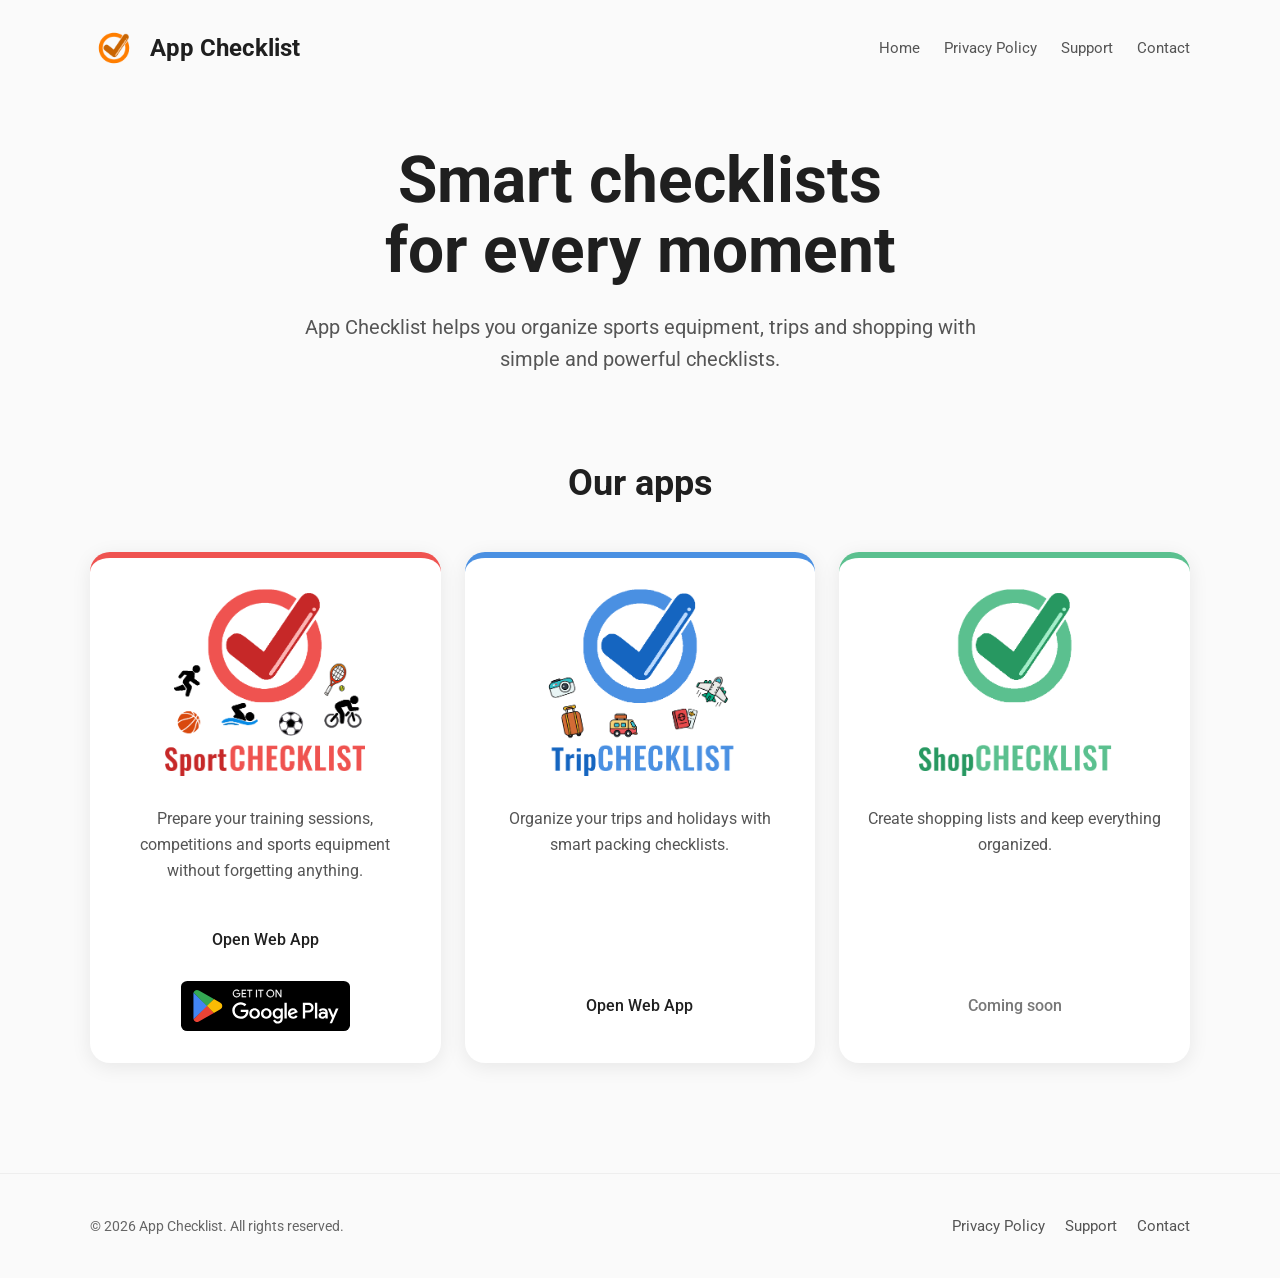
==== index.html @ fd9a632d "Modifica immagini e aggiunta favicon" ====
<!DOCTYPE html>
<html lang="en">
<head>
    <meta charset="UTF-8">
    <meta name="viewport" content="width=device-width, initial-scale=1.0">
    <title>App Checklist | Smart Checklists for Sports, Travel and Shopping</title>
    <meta name="description" content="App Checklist is a collection of smart checklist apps for sports, travel and shopping. Stay organized with simple, customizable and powerful checklists.">
    <link rel="canonical" href="https://app-checklist.com/">
    <meta property="og:title" content="App Checklist - Smart Checklists">
    <meta property="og:site_name" content="App Checklist">
    <meta property="og:description" content="Organize sports equipment, trips and shopping with simple and powerful checklist apps.">
    <meta property="og:type" content="website">
    <meta property="og:url" content="https://app-checklist.com">
    <meta property="og:image" content="https://app-checklist.com/assets/images/logo.png">

    <meta name="twitter:card" content="summary_large_image">
    <meta name="twitter:title" content="App Checklist">
    <meta name="twitter:description" content="Smart checklist apps for every moment.">
    <meta name="twitter:image" content="https://app-checklist.com/assets/images/logo.png">

    <link rel="stylesheet" href="assets/css/style.css">

    <!-- Google Fonts -->
    <link rel="preconnect" href="https://fonts.googleapis.com">
    <link rel="preconnect" href="https://fonts.gstatic.com" crossorigin>
    <link href="https://fonts.googleapis.com/css2?family=Roboto:wght@300;400;500;700&display=swap" rel="stylesheet">
    <!-- Material Symbols -->
    <link rel="stylesheet" href="https://fonts.googleapis.com/css2?family=Material+Symbols+Outlined" />

    <link rel="icon" type="image/png" sizes="32x32" href="assets/images/favicon/favicon-32x32.png">
    <link rel="icon" type="image/png" sizes="16x16" href="assets/images/favicon/favicon-16x16.png">
    <link rel="apple-touch-icon" href="assets/images/favicon/apple-touch-icon.png">
    <link rel="manifest" href="site.webmanifest">
    <meta name="theme-color" content="#ff7e00">
</head>

<body>

<header>

    <div class="container header-content">

        <a href="index.html" class="brand">
            <img src="assets/images/logo.png"
                 alt="App Checklist logo">
            <span>App Checklist</span>
        </a>


        <nav>

            <a href="index.html">
                Home
            </a>

            <a href="privacy.html">
                Privacy Policy
            </a>

            <a href="support.html">
                Support
            </a>

            <a href="contact.html">
                Contact
            </a>

        </nav>

    </div>

</header>
<main>


    <section class="hero">

        <div class="container hero-content">


            <div class="hero-text">


                <h1>
                    Smart checklists<br>
                    for every moment
                </h1>


                <p>
                    App Checklist helps you organize
                    sports equipment, trips and shopping
                    with simple and powerful checklists.
                </p>
                <div class="hero-actions">
                    <a href="https://sport.app-checklist.com"
                       class="button hero-app sport">
                        ✓ Sport Checklist
                    </a>
                    <a href="https://trip.app-checklist.com"
                       class="button hero-app trip">
                        ✓ Trip Checklist
                    </a>
                    <a href="#"
                       class="button hero-app shop">
                        ✓ Shop Checklist
                    </a>
                </div>
            </div>
        </div>

    </section>
    <section class="apps">

        <div class="container">
            <h2>
                Our apps
            </h2>
            <div class="apps-grid">
                <article class="card app-card sport">
                    <img src="assets/images/sport_icon.png"
                         class="app-icon"
                         alt="Sport Checklist">
                    <p>
                        Prepare your training sessions,
                        competitions and sports equipment
                        without forgetting anything.
                    </p>
                    <a href="https://sport.app-checklist.com"
                       class="button app-button">
                        Open Web App
                    </a>
                    <a href="https://play.google.com/store/apps/details?id=com.matteosteri.sportchecklist"
                       class="store-link">
                        <img src="assets/images/store/google_play.svg"
                             class="store-badge"
                             alt="Get it on Google Play">
                    </a>
                </article>

                <article class="card app-card trip">
                    <img src="assets/images/trip_icon.png"
                         class="app-icon"
                         alt="Trip Checklist">
                    <p>
                        Organize your trips and holidays
                        with smart packing checklists.
                    </p>
                    <a href="https://trip.app-checklist.com"
                       class="button app-button">
                        Open Web App
                    </a>
                </article>

                <article class="card app-card shop">
                    <img src="assets/images/shop_icon.png"
                         class="app-icon"
                         alt="Shop Checklist">
                    <p>
                        Create shopping lists and keep
                        everything organized.
                    </p>
                    <span class="button app-button disabled">
                        Coming soon
                    </span>
                </article>

            </div>

        </div>
    </section>
</main>
<footer>
    <div class="container footer-content">
        <p>
            © 2026 App Checklist. All rights reserved.
        </p>
        <nav class="footer-nav">
            <a href="privacy.html">
                Privacy Policy
            </a>
            <a href="support.html">
                Support
            </a>
            <a href="contact.html">
                Contact
            </a>
        </nav>
    </div>
</footer>

<script src="assets/js/script.js"></script>
</body>
</html>
---- assets/css/style.css ----
/* =========================
   App Checklist Theme
========================= */

:root {

    --primary-color: #1565C0;

    --sport-color: #EF5350;

    --trip-color: #4A90E2;

    --shop-color: #5BC08F;


    --text-color: #1f1f1f;

    --secondary-text: #666;

    --surface-color: #ffffff;

    --background-color: #fafafa;

}

/* =========================
   Global reset
========================= */

* {
    box-sizing: border-box;
    margin: 0;
    padding: 0;
}


body {
    font-family: "Roboto", sans-serif;
    background: var(--background-color);
    color: var(--text-color);
    line-height: 1.6;
}


img {
    max-width: 100%;
    display: block;
}


a {
    color: inherit;
    text-decoration: none;
}


/* =========================
   Layout
========================= */

header,
main,
footer {
    width: 100%;
}


.container {
    width: min(1100px, 90%);
    margin: auto;
}


/* =========================
   Header
========================= */

header {
    padding: 24px 0;
}

.brand img {

    height: 48px;

    width: auto;

}


/* =========================
   Footer
========================= */


footer {

    margin-top: 80px;

    padding: 40px 0;

    border-top: 1px solid #eeeeee;

    color: #666;

    font-size: 14px;

}



.footer-content {

    display: flex;

    align-items: center;

    justify-content: space-between;

    gap: 20px;

}



.footer-nav {

    display: flex;

    gap: 20px;

}



.footer-nav a:hover {

    color: #000;

}



@media(max-width:700px){


    .footer-content {

        flex-direction: column;

        text-align: center;

    }


}


/* =========================
   Buttons
========================= */

.button {
    display: inline-flex;
    align-items: center;
    justify-content: center;

    padding: 12px 24px;

    border-radius: 12px;

    font-weight: 500;

    transition: transform 0.2s ease;
}


.button:hover {
    transform: translateY(-2px);
}


/* =========================
   Cards
========================= */

.card {

    background: white;

    border-radius: 20px;

    padding: 24px;

    box-shadow: 0 4px 20px rgba(0,0,0,0.08);

}


/* =========================
   Responsive
========================= */

@media (max-width: 700px) {

    .container {
        width: 92%;
    }

}

/* =========================
   Header navigation
========================= */


.header-content {

    display: flex;

    align-items: center;

    justify-content: space-between;

    gap: 30px;

}


.brand {

    display: flex;

    align-items: center;

    gap: 12px;

    font-size: 24px;

    font-weight: 700;

}


.brand img {

    height: 48px;

}


nav {

    display: flex;

    gap: 24px;

}


nav a {

    font-size: 15px;

    color: #555;

}


nav a:hover {

    color: #000;

}


@media (max-width:700px) {


    .header-content {

        flex-direction: column;

    }


    nav {

        flex-wrap: wrap;

        justify-content: center;

    }

}

/* =========================
   Hero section
========================= */


.hero {

    padding: 50px 0 10px;

}


.hero-content {

    display: flex;

    justify-content: center;

}


.hero-text {

    max-width: 700px;

    text-align: center;

}


.hero h1 {

    font-size: clamp(40px, 6vw, 64px);

    line-height: 1.1;

    font-weight: 700;

    margin-bottom: 24px;

}


.hero p {

    font-size: 20px;

    color: #555;

    margin-bottom: 40px;

}


.hero-actions {

    display: none;

    justify-content: center;

    gap: 16px;

    flex-wrap: wrap;

}
/* =========================
   Hero app buttons
========================= */


.hero-app {

    display: inline-flex;

    align-items: center;

    justify-content: center;

    padding: 14px 32px;

    border-radius: 30px;

    font-weight: 600;

    color: white;

    transition: transform 0.2s ease,
    box-shadow 0.2s ease;

}


.hero-app:hover {

    transform: translateY(-3px);

    box-shadow:
            0 8px 20px rgba(0,0,0,0.15);

}


.hero-app.sport {

    background: var(--sport-color);

}


.hero-app.trip {

    background: var(--trip-color);

}


.hero-app.shop {

    background: var(--shop-color);

}


/* =========================
   Buttons colors
========================= */


.primary {

    background: var(--primary-color);
    color: white;

}


.secondary {

    background: #eeeeee;

    color: #333;

}
/* =========================
   Apps section
========================= */


.apps {

    padding: 30px 0;

}


.apps h2 {

    text-align: center;

    font-size: 36px;

    margin-bottom: 40px;

}



.apps-grid {

    display: grid;

    grid-template-columns: repeat(3, 1fr);

    gap: 24px;

}



.app-card {

    text-align: center;

}



.app-card h3 {

    font-size: 26px;

    margin-bottom: 16px;

}



.app-card p {

    color: #555;

    margin-bottom: 24px;

}



/* App colors */


.sport {

    border-top: 6px solid var(--sport-color);

}


.trip {

    border-top: 6px solid var(--trip-color);

}


.shop {

    border-top: 6px solid var(--shop-color);

}



.app-button {

    margin-top: 10px;

}



.disabled {

    opacity: 0.6;

    cursor: default;

}



@media(max-width:900px){


    .apps-grid {

        grid-template-columns: 1fr;

    }


}

/* =========================
   Content pages
========================= */


.page {

    padding: 30px 0;

}



.page h1 {

    font-size: 48px;

    margin-bottom: 30px;

}



.page h2 {

    font-size: 28px;

    margin-top: 40px;

    margin-bottom: 16px;

}



.page p {

    color: #555;

    margin-bottom: 16px;

    max-width: 800px;

}



@media(max-width:700px){


    .page h1 {

        font-size: 36px;

    }


}
.app-card {

    transition: transform 0.2s ease,
    box-shadow 0.2s ease;

}


.app-card:hover {

    transform: translateY(-6px);

    box-shadow:
            0 10px 30px rgba(0,0,0,0.12);

}
/* =========================
   App icons
========================= */
.app-icon {
    width: 200px;
    height: 200px;
    object-fit: contain;
    margin: 0 auto 24px;
}
/* =========================
   Store buttons
========================= */


.app-button {

    display: inline-block;

    margin: 8px;

}
.store-link {

    display: inline-block;

    margin: 8px;

}


.store-badge {

    height: 50px;

    width: auto;

}

/* =========================
   App cards layout
========================= */


.app-card {

    display: flex;

    flex-direction: column;

    align-items: center;

    height: 100%;

}


.app-card p {

    flex-grow: 1;

}

.hero-app {

    color: white;

    border-radius: 30px;

    padding: 14px 30px;

    font-weight: 600;

}


.hero-app.sport {

    background: var(--sport-color);

}


.hero-app.trip {

    background: var(--trip-color);

}


.hero-app.shop {

    background: var(--shop-color);

}


/* =========================
   Internal pages
========================= */


.page-header {

    text-align: center;

    padding: 60px 20px 30px;

}


.page-header h1 {

    font-size: 42px;

}


.content {

    max-width: 900px;

    margin: 0 auto;

    padding: 20px;

}


.content h2 {

    margin-top: 40px;

    margin-bottom: 15px;

}


.content p {

    line-height: 1.7;

}
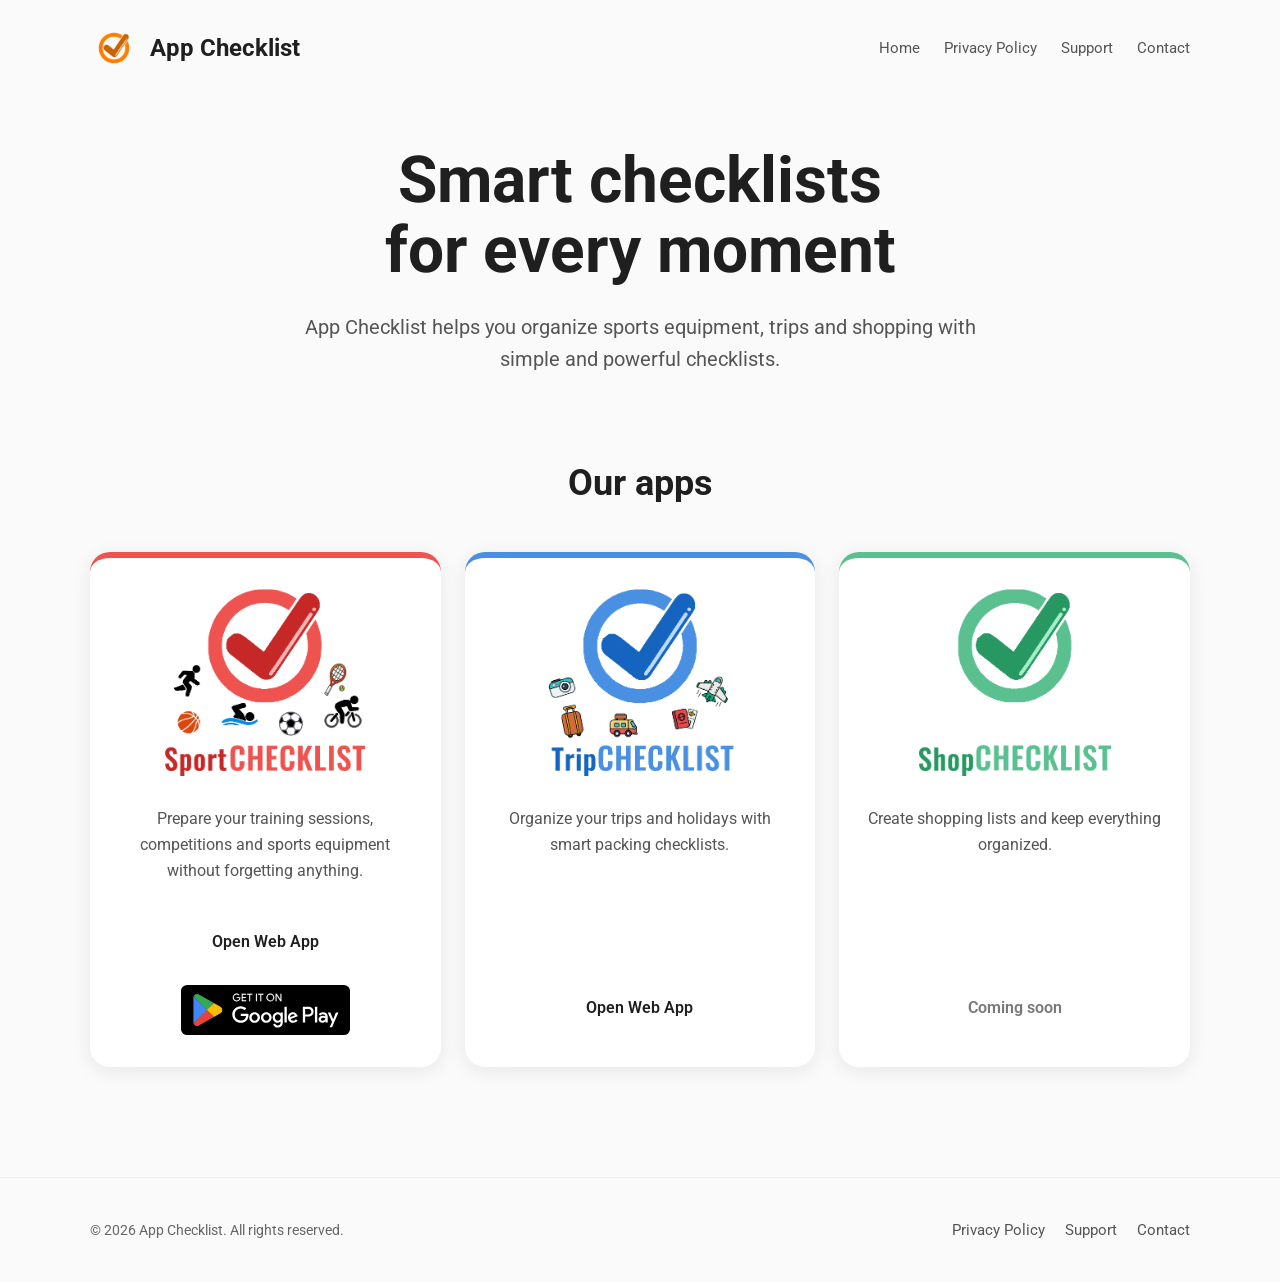
==== commit 45066018: "Creazione pagine apps + refatcoring struttura" ====
--- a/index.html
+++ b/index.html
@@ -118,7 +118,7 @@
             </h2>
             <div class="apps-grid">
                 <article class="card app-card sport">
-                    <img src="assets/images/sport_icon.png"
+                    <img src="assets/images/sport/sportchecklist_icon.png"
                          class="app-icon"
                          alt="Sport Checklist">
                     <p>
@@ -139,7 +139,7 @@
                 </article>
 
                 <article class="card app-card trip">
-                    <img src="assets/images/trip_icon.png"
+                    <img src="assets/images/trip/tripchecklist_icon.png"
                          class="app-icon"
                          alt="Trip Checklist">
                     <p>
@@ -153,7 +153,7 @@
                 </article>
 
                 <article class="card app-card shop">
-                    <img src="assets/images/shop_icon.png"
+                    <img src="assets/images/shop/shopchecklist_icon.png"
                          class="app-icon"
                          alt="Shop Checklist">
                     <p>
@@ -189,6 +189,6 @@
     </div>
 </footer>
 
-<script src="assets/js/script.js"></script>
+<script src="assets/js/apps.js"></script>
 </body>
 </html>
--- a/assets/css/style.css
+++ b/assets/css/style.css
@@ -771,4 +771,544 @@
 
     line-height: 1.7;
 
+}
+
+/* =====================================
+   APP LANDING PAGES
+===================================== */
+
+
+.app-hero {
+    padding: 60px 20px;
+    text-align: center;
+}
+
+
+.app-hero-content {
+    max-width: 900px;
+    margin: auto;
+}
+
+
+.app-header-image {
+    width: min(100%, 500px);
+    height: auto;
+    margin-bottom: 30px;
+}
+
+
+
+.app-hero h1 {
+    font-size: 2.5rem;
+    margin-bottom: 20px;
+}
+
+
+.app-hero p {
+    max-width: 700px;
+    margin: 0 auto 35px;
+    font-size: 1.2rem;
+    line-height: 1.6;
+}
+
+
+
+.app-buttons {
+    display: flex;
+    justify-content: center;
+    gap: 15px;
+    flex-wrap: wrap;
+}
+
+
+
+.app-button {
+    display: inline-flex;
+    align-items: center;
+    gap: 8px;
+
+    padding: 14px 24px;
+
+    border-radius: 30px;
+
+    text-decoration: none;
+
+    font-weight: 600;
+
+    transition: transform 0.2s ease;
+}
+
+
+.app-button:hover {
+    transform: translateY(-2px);
+}
+
+
+
+.play-button {
+    background: #000;
+    color: white;
+}
+
+
+.web-button {
+    background: #e0e0e0;
+    color: #333;
+}
+
+
+
+
+
+/* SCREENSHOTS */
+
+
+.app-screenshots {
+
+    padding: 60px 20px;
+
+    text-align: center;
+
+}
+
+
+.screenshots-container {
+
+    display: flex;
+
+    justify-content: center;
+
+    gap: 30px;
+
+    flex-wrap: wrap;
+
+}
+
+
+.screenshots-container img {
+
+    width: 280px;
+
+    max-width: 90%;
+
+    border-radius: 25px;
+
+    box-shadow: 0 10px 30px rgba(0,0,0,0.15);
+
+}
+
+
+
+
+
+/* GENERAL SECTIONS */
+
+
+.app-section {
+
+    max-width: 900px;
+
+    margin: auto;
+
+    padding: 60px 20px;
+
+    text-align: center;
+
+}
+
+
+
+.app-logo {
+
+    width: 300px;
+
+    max-width: 80%;
+
+    margin: 0 auto 30px;
+
+    display: block;
+
+}
+
+
+
+
+
+/* FEATURES */
+
+
+.features-section {
+
+    padding: 60px 20px;
+
+    text-align: center;
+
+}
+
+
+
+.features-grid {
+
+    max-width: 1100px;
+
+    margin: 40px auto;
+
+    display: grid;
+
+    grid-template-columns: repeat(auto-fit, minmax(230px,1fr));
+
+    gap: 25px;
+
+}
+
+
+
+.feature-card {
+
+    padding: 25px;
+
+    border-radius: 20px;
+
+    background: #ffffff;
+
+    box-shadow: 0 5px 20px rgba(0,0,0,0.08);
+
+}
+
+
+
+.feature-card .material-symbols-outlined {
+
+    font-size: 40px;
+
+    margin-bottom: 15px;
+
+}
+
+
+
+
+
+/* SPORT CATEGORIES */
+
+
+.sport-categories {
+
+    display: grid;
+
+    grid-template-columns: repeat(auto-fit,minmax(130px,1fr));
+
+    gap:20px;
+
+    max-width:900px;
+
+    margin:40px auto;
+
+}
+
+
+.sport-categories div {
+
+    padding:20px;
+
+    border-radius:20px;
+
+    background:#ffffff;
+
+    box-shadow:0 5px 15px rgba(0,0,0,0.08);
+
+}
+
+
+
+
+
+/* FAQ */
+
+
+.faq-section {
+
+    max-width:900px;
+
+    margin:auto;
+
+    padding:60px 20px;
+
+}
+
+
+.faq-section h3 {
+
+    margin-top:30px;
+
+}
+
+
+
+
+
+/* FINAL CTA */
+
+
+.final-cta {
+
+    text-align:center;
+
+    padding:70px 20px;
+
+}
+
+
+
+.final-cta p {
+
+    margin-bottom:30px;
+
+}
+
+
+
+
+
+/* OTHER APPS */
+
+
+.other-apps {
+
+    padding:60px 20px;
+
+    text-align:center;
+
+}
+
+
+
+.other-apps-grid {
+
+    display:flex;
+
+    justify-content:center;
+
+    gap:30px;
+
+    flex-wrap:wrap;
+
+}
+
+
+
+.other-apps-grid a {
+
+    width:180px;
+
+    padding:20px;
+
+    border-radius:20px;
+
+    background:white;
+
+    text-decoration:none;
+
+    color:inherit;
+
+    box-shadow:0 5px 20px rgba(0,0,0,0.08);
+
+    text-align:center;
+
+}
+
+
+
+.other-apps-grid img {
+
+    width:100px;
+
+    height:100px;
+
+    object-fit:contain;
+
+    display:block;
+
+    margin:0 auto 15px;
+
+}
+
+
+
+.other-apps-grid span {
+
+    display:block;
+
+    margin-top:15px;
+
+    font-weight:600;
+
+}
+
+
+
+
+
+/* SPORT BRAND */
+.sport-theme {
+    --app-color:#E53935;
+}
+.sport-theme h1,
+.sport-theme h2 {
+    color:var(--app-color);
+}
+.sport-theme .feature-card:hover {
+    border-color:var(--app-color);
+}
+.sport-theme .final-cta {
+    background:var(--app-color);
+    color:white;
+}
+.screenshots-container img {
+
+    width:280px;
+
+    border-radius:25px;
+
+    box-shadow:
+            0 15px 35px rgba(0,0,0,0.20);
+
+    transition:
+            transform .25s ease;
+
+}
+
+
+.screenshots-container img:hover {
+
+    transform:translateY(-8px);
+
+}
+
+.app-header-container {
+
+    text-align:center;
+
+}
+
+
+.app-header-container .app-header-image {
+
+    margin-left:auto;
+    margin-right:auto;
+
+}
+.category-icon {
+
+    font-size:40px;
+
+    display:block;
+
+    margin-bottom:10px;
+
+}
+
+
+.sport-categories h3 {
+
+    margin:0;
+
+    font-size:1.1rem;
+
+}
+.how-it-works .feature-card {
+
+    min-height:220px;
+
+}
+.coming-soon-badge {
+
+    display:inline-flex;
+
+    align-items:center;
+
+    gap:8px;
+
+    padding:12px 22px;
+
+    border-radius:25px;
+
+    background:#f1f1f1;
+
+    color:#555;
+
+    font-weight:600;
+
+    border:1px solid #ddd;
+
+}
+.final-cta .coming-soon-badge {
+
+    background:rgba(255,255,255,0.2);
+
+    color:white;
+
+    border-color:rgba(255,255,255,0.4);
+
+}
+
+
+.coming-soon-badge .material-symbols-outlined {
+
+    font-size:22px;
+
+}
+
+
+.coming-soon-badge .material-symbols-outlined {
+
+    font-size:22px;
+
+}
+
+@media(max-width:600px){
+
+
+    .app-hero h1 {
+
+        font-size:2rem;
+
+    }
+
+
+    .app-buttons {
+
+        flex-direction:column;
+
+        align-items:center;
+
+    }
+
+
+    .app-button {
+
+        width:90%;
+
+        justify-content:center;
+
+    }
+
+
+}
+
+.google-play-badge {
+
+    display:inline-block;
+
+}
+
+
+.google-play-badge img {
+
+    width:200px;
+
+    height:auto;
+
+    display:block;
+
 }
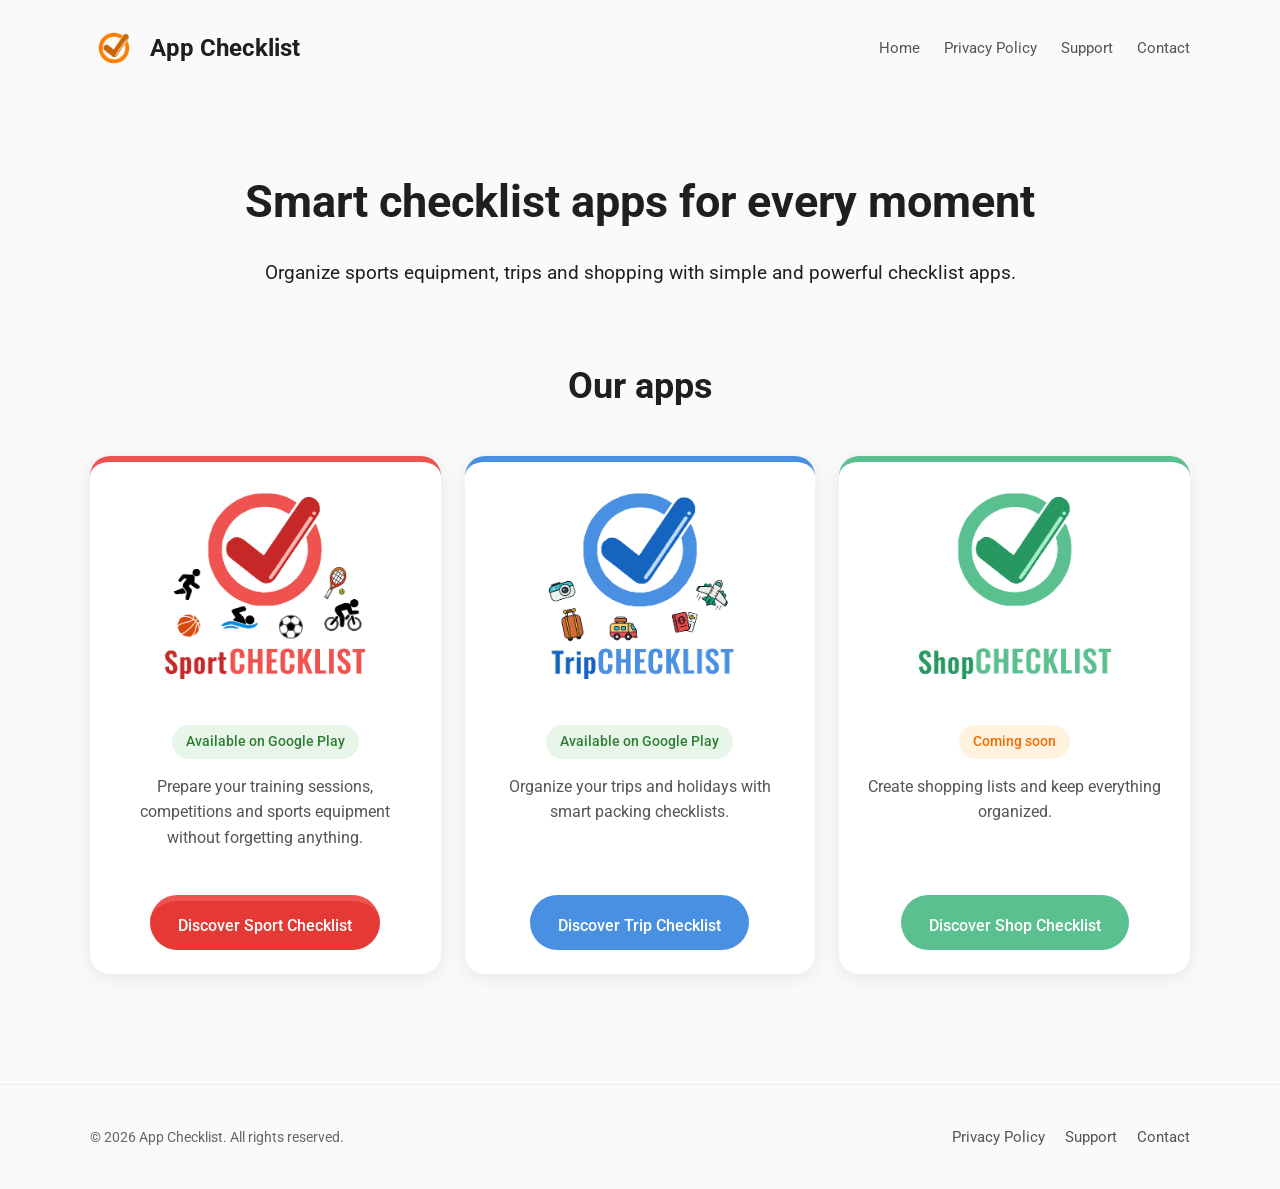
==== commit 2d5945e3: "Refactoring della homepage e centralizzazione dei dati" ====
--- a/index.html
+++ b/index.html
@@ -5,7 +5,12 @@
     <meta name="viewport" content="width=device-width, initial-scale=1.0">
     <title>App Checklist | Smart Checklists for Sports, Travel and Shopping</title>
     <meta name="description" content="App Checklist is a collection of smart checklist apps for sports, travel and shopping. Stay organized with simple, customizable and powerful checklists.">
+    <meta name="robots" content="index,follow">
+
     <link rel="canonical" href="https://app-checklist.com/">
+
+    <meta property="og:site_name" content="App Checklist">
+    <meta property="og:locale" content="en_US">
     <meta property="og:title" content="App Checklist - Smart Checklists">
     <meta property="og:site_name" content="App Checklist">
     <meta property="og:description" content="Organize sports equipment, trips and shopping with simple and powerful checklist apps.">
@@ -31,164 +36,54 @@
     <link rel="icon" type="image/png" sizes="16x16" href="assets/images/favicon/favicon-16x16.png">
     <link rel="apple-touch-icon" href="assets/images/favicon/apple-touch-icon.png">
     <link rel="manifest" href="site.webmanifest">
-    <meta name="theme-color" content="#ff7e00">
+    <meta name="theme-color" content="#F57C00">
 </head>
 
 <body>
 
 <header>
-
     <div class="container header-content">
-
-        <a href="index.html" class="brand">
-            <img src="assets/images/logo.png"
-                 alt="App Checklist logo">
-            <span>App Checklist</span>
+        <a href="index.html" class="brand" aria-label="App Checklist home">
+            <img src="assets/images/logo.png" alt="App Checklist"><span>App Checklist</span>
         </a>
-
-
-        <nav>
-
-            <a href="index.html">
-                Home
-            </a>
-
-            <a href="privacy.html">
-                Privacy Policy
-            </a>
-
-            <a href="support.html">
-                Support
-            </a>
-
-            <a href="contact.html">
-                Contact
-            </a>
-
+        <nav aria-label="Main navigation">
+            <a href="index.html">Home</a>
+            <a href="privacy.html">Privacy Policy</a>
+            <a href="support.html">Support</a>
+            <a href="contact.html">Contact</a>
         </nav>
-
     </div>
-
 </header>
 <main>
 
-
-    <section class="hero">
-
-        <div class="container hero-content">
-
-
-            <div class="hero-text">
-
-
-                <h1>
-                    Smart checklists<br>
-                    for every moment
-                </h1>
-
-
-                <p>
-                    App Checklist helps you organize
-                    sports equipment, trips and shopping
-                    with simple and powerful checklists.
-                </p>
-                <div class="hero-actions">
-                    <a href="https://sport.app-checklist.com"
-                       class="button hero-app sport">
-                        ✓ Sport Checklist
-                    </a>
-                    <a href="https://trip.app-checklist.com"
-                       class="button hero-app trip">
-                        ✓ Trip Checklist
-                    </a>
-                    <a href="#"
-                       class="button hero-app shop">
-                        ✓ Shop Checklist
-                    </a>
-                </div>
-            </div>
-        </div>
-
-    </section>
-    <section class="apps">
-
-        <div class="container">
-            <h2>
-                Our apps
-            </h2>
-            <div class="apps-grid">
-                <article class="card app-card sport">
-                    <img src="assets/images/sport/sportchecklist_icon.png"
-                         class="app-icon"
-                         alt="Sport Checklist">
-                    <p>
-                        Prepare your training sessions,
-                        competitions and sports equipment
-                        without forgetting anything.
-                    </p>
-                    <a href="https://sport.app-checklist.com"
-                       class="button app-button">
-                        Open Web App
-                    </a>
-                    <a href="https://play.google.com/store/apps/details?id=com.matteosteri.sportchecklist"
-                       class="store-link">
-                        <img src="assets/images/store/google_play.svg"
-                             class="store-badge"
-                             alt="Get it on Google Play">
-                    </a>
-                </article>
-
-                <article class="card app-card trip">
-                    <img src="assets/images/trip/tripchecklist_icon.png"
-                         class="app-icon"
-                         alt="Trip Checklist">
-                    <p>
-                        Organize your trips and holidays
-                        with smart packing checklists.
-                    </p>
-                    <a href="https://trip.app-checklist.com"
-                       class="button app-button">
-                        Open Web App
-                    </a>
-                </article>
-
-                <article class="card app-card shop">
-                    <img src="assets/images/shop/shopchecklist_icon.png"
-                         class="app-icon"
-                         alt="Shop Checklist">
-                    <p>
-                        Create shopping lists and keep
-                        everything organized.
-                    </p>
-                    <span class="button app-button disabled">
-                        Coming soon
-                    </span>
-                </article>
-
-            </div>
-
+    <section class="intro">
+        <div class="container intro-content">
+            <h1 id="home-title"></h1>
+            <p id="home-description"></p>
         </div>
     </section>
+
+    <section class="apps">
+        <div class="container">
+            <h2 id="our-apps"></h2>
+            <div class="apps-grid" id="apps-container"></div>
+        </div>
+    </section>
+
 </main>
+
 <footer>
     <div class="container footer-content">
-        <p>
-            © 2026 App Checklist. All rights reserved.
-        </p>
+        <p>© 2026 App Checklist. All rights reserved.</p>
         <nav class="footer-nav">
-            <a href="privacy.html">
-                Privacy Policy
-            </a>
-            <a href="support.html">
-                Support
-            </a>
-            <a href="contact.html">
-                Contact
-            </a>
+            <a href="privacy.html">Privacy Policy</a>
+            <a href="support.html">Support</a>
+            <a href="contact.html">Contact</a>
         </nav>
     </div>
 </footer>
 
 <script src="assets/js/apps.js"></script>
+<script src="assets/js/index.js"></script>
 </body>
 </html>
--- a/assets/css/style.css
+++ b/assets/css/style.css
@@ -295,124 +295,40 @@
 }
 
 /* =========================
-   Hero section
-========================= */
-
-
-.hero {
-
-    padding: 50px 0 10px;
-
-}
-
-
-.hero-content {
-
-    display: flex;
-
-    justify-content: center;
-
-}
-
-
-.hero-text {
-
-    max-width: 700px;
-
-    text-align: center;
-
-}
-
-
-.hero h1 {
-
-    font-size: clamp(40px, 6vw, 64px);
-
-    line-height: 1.1;
-
-    font-weight: 700;
-
-    margin-bottom: 24px;
-
-}
-
-
-.hero p {
-
-    font-size: 20px;
-
-    color: #555;
-
-    margin-bottom: 40px;
-
-}
-
-
-.hero-actions {
-
-    display: none;
-
-    justify-content: center;
-
-    gap: 16px;
-
-    flex-wrap: wrap;
-
-}
-/* =========================
-   Hero app buttons
-========================= */
-
-
-.hero-app {
-
-    display: inline-flex;
-
-    align-items: center;
-
-    justify-content: center;
-
-    padding: 14px 32px;
-
-    border-radius: 30px;
-
-    font-weight: 600;
-
-    color: white;
-
-    transition: transform 0.2s ease,
-    box-shadow 0.2s ease;
-
-}
-
-
-.hero-app:hover {
-
-    transform: translateY(-3px);
-
-    box-shadow:
-            0 8px 20px rgba(0,0,0,0.15);
-
-}
-
-
-.hero-app.sport {
-
-    background: var(--sport-color);
-
-}
-
-
-.hero-app.trip {
-
-    background: var(--trip-color);
-
-}
-
-
-.hero-app.shop {
-
-    background: var(--shop-color);
+   Intro section
+========================= */
+.intro {
+
+    padding:70px 0 40px;
+
+    text-align:center;
+
+}
+
+
+.intro-content {
+
+    max-width:800px;
+
+    margin:auto;
+
+}
+
+
+.intro h1 {
+
+    font-size:2.8rem;
+
+    margin-bottom:20px;
+
+}
+
+
+.intro p {
+
+    font-size:1.2rem;
+
+    line-height:1.6;
 
 }
 
@@ -531,9 +447,93 @@
     margin-top: 10px;
 
 }
-
-
-
+.discover-button {
+
+    display:inline-flex;
+
+    align-items:center;
+
+    justify-content:center;
+
+    margin-top:20px;
+
+    padding:12px 28px;
+
+    border-radius:30px;
+
+    font-weight:500;
+
+    text-decoration:none;
+
+    transition:transform .2s ease,
+    box-shadow .2s ease;
+
+}
+.discover-button.sport {
+
+    background:#E53935;
+
+    color:white;
+
+}
+
+
+.discover-button.trip {
+
+    background:#4A90E2;
+
+    color:white;
+
+}
+
+
+.discover-button.shop {
+
+    background:#5BC08F;
+
+    color:white;
+
+}
+.discover-button:hover {
+
+    transform:translateY(-2px);
+
+    box-shadow:0 8px 20px rgba(0,0,0,0.15);
+
+}
+.app-status {
+
+    display:inline-block;
+
+    margin:15px auto;
+
+    padding:6px 14px;
+
+    border-radius:20px;
+
+    font-size:0.85rem;
+
+    font-weight:500;
+
+}
+
+
+.app-status.available {
+
+    background:#E8F5E9;
+
+    color:#2E7D32;
+
+}
+
+
+.app-status.coming {
+
+    background:#FFF3E0;
+
+    color:#EF6C00;
+
+}
 .disabled {
 
     opacity: 0.6;
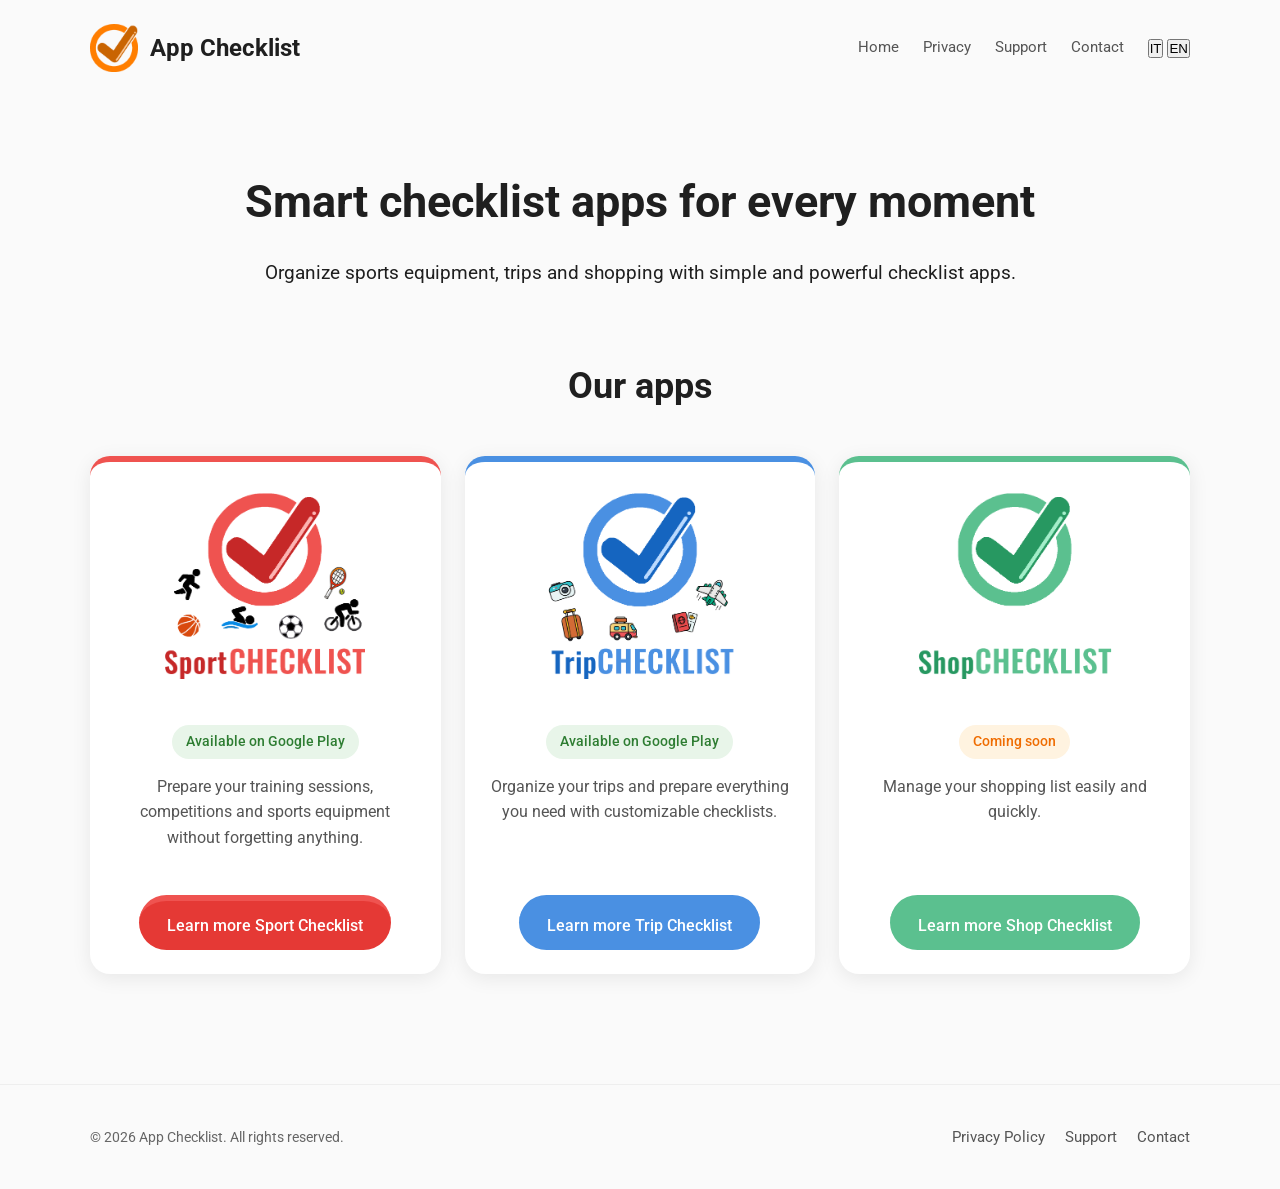
==== commit a2844605: "Implementato sistema multilingua IT/EN e ottimizzata struttura contenuti sito" ====
--- a/index.html
+++ b/index.html
@@ -47,10 +47,14 @@
             <img src="assets/images/logo.png" alt="App Checklist"><span>App Checklist</span>
         </a>
         <nav aria-label="Main navigation">
-            <a href="index.html">Home</a>
-            <a href="privacy.html">Privacy Policy</a>
-            <a href="support.html">Support</a>
-            <a href="contact.html">Contact</a>
+            <a href="index.html" data-i18n="menu.home"></a>
+            <a href="privacy.html" data-i18n="menu.privacy"></a>
+            <a href="support.html" data-i18n="menu.support"></a>
+            <a href="contact.html" data-i18n="menu.contact"></a>
+            <div class="language-switch">
+                <button onclick="setLanguage('it'); location.reload();">IT</button>
+                <button onclick="setLanguage('en'); location.reload();">EN</button>
+            </div>
         </nav>
     </div>
 </header>
@@ -82,7 +86,8 @@
         </nav>
     </div>
 </footer>
-
+<script src="assets/js/language.js"></script>
+<script src="assets/js/app.js"></script>
 <script src="assets/js/apps.js"></script>
 <script src="assets/js/index.js"></script>
 </body>
--- a/assets/css/style.css
+++ b/assets/css/style.css
@@ -1,635 +1,331 @@
 /* =========================
    App Checklist Theme
 ========================= */
-
 :root {
-
     --primary-color: #1565C0;
-
     --sport-color: #EF5350;
-
     --trip-color: #4A90E2;
-
     --shop-color: #5BC08F;
-
-
     --text-color: #1f1f1f;
-
     --secondary-text: #666;
-
     --surface-color: #ffffff;
-
     --background-color: #fafafa;
-
 }
 
 /* =========================
    Global reset
 ========================= */
-
 * {
     box-sizing: border-box;
     margin: 0;
     padding: 0;
 }
-
-
 body {
     font-family: "Roboto", sans-serif;
     background: var(--background-color);
     color: var(--text-color);
     line-height: 1.6;
 }
-
-
 img {
     max-width: 100%;
     display: block;
 }
-
-
 a {
     color: inherit;
     text-decoration: none;
 }
 
-
 /* =========================
    Layout
 ========================= */
-
 header,
 main,
 footer {
     width: 100%;
 }
-
-
 .container {
     width: min(1100px, 90%);
     margin: auto;
 }
 
-
 /* =========================
    Header
 ========================= */
-
 header {
     padding: 24px 0;
 }
-
 .brand img {
-
     height: 48px;
-
     width: auto;
-
-}
-
+}
 
 /* =========================
    Footer
 ========================= */
-
-
 footer {
-
     margin-top: 80px;
-
     padding: 40px 0;
-
     border-top: 1px solid #eeeeee;
-
     color: #666;
-
     font-size: 14px;
-
-}
-
-
-
+}
 .footer-content {
-
-    display: flex;
-
+    display: flex;
     align-items: center;
-
     justify-content: space-between;
-
     gap: 20px;
-
-}
-
-
-
+}
 .footer-nav {
-
-    display: flex;
-
+    display: flex;
     gap: 20px;
-
-}
-
-
-
+}
 .footer-nav a:hover {
-
     color: #000;
-
-}
-
-
-
+}
 @media(max-width:700px){
-
-
     .footer-content {
-
         flex-direction: column;
-
         text-align: center;
-
-    }
-
-
-}
-
+    }
+}
 
 /* =========================
    Buttons
 ========================= */
-
 .button {
     display: inline-flex;
     align-items: center;
     justify-content: center;
-
     padding: 12px 24px;
-
     border-radius: 12px;
-
     font-weight: 500;
-
     transition: transform 0.2s ease;
 }
-
-
 .button:hover {
     transform: translateY(-2px);
 }
 
-
 /* =========================
    Cards
 ========================= */
-
 .card {
-
     background: white;
-
     border-radius: 20px;
-
     padding: 24px;
-
     box-shadow: 0 4px 20px rgba(0,0,0,0.08);
-
-}
-
+}
 
 /* =========================
    Responsive
 ========================= */
-
 @media (max-width: 700px) {
-
     .container {
         width: 92%;
     }
-
 }
 
 /* =========================
    Header navigation
 ========================= */
-
-
 .header-content {
-
-    display: flex;
-
+    display: flex;
     align-items: center;
-
     justify-content: space-between;
-
     gap: 30px;
-
-}
-
-
+}
 .brand {
-
-    display: flex;
-
+    display: flex;
     align-items: center;
-
     gap: 12px;
-
     font-size: 24px;
-
     font-weight: 700;
-
-}
-
-
+}
 .brand img {
-
     height: 48px;
-
-}
-
-
+}
 nav {
-
-    display: flex;
-
+    display: flex;
     gap: 24px;
-
-}
-
-
+}
 nav a {
-
     font-size: 15px;
-
     color: #555;
-
-}
-
-
+}
 nav a:hover {
-
     color: #000;
-
-}
-
-
+}
 @media (max-width:700px) {
-
-
     .header-content {
-
         flex-direction: column;
-
-    }
-
-
+    }
     nav {
-
         flex-wrap: wrap;
-
         justify-content: center;
-
-    }
-
+    }
 }
 
 /* =========================
    Intro section
 ========================= */
 .intro {
-
     padding:70px 0 40px;
-
     text-align:center;
-
-}
-
-
+}
 .intro-content {
-
     max-width:800px;
-
     margin:auto;
-
-}
-
-
+}
 .intro h1 {
-
     font-size:2.8rem;
-
     margin-bottom:20px;
-
-}
-
-
+}
 .intro p {
-
     font-size:1.2rem;
-
     line-height:1.6;
-
-}
-
+}
 
 /* =========================
    Buttons colors
 ========================= */
-
-
 .primary {
-
     background: var(--primary-color);
     color: white;
-
-}
-
-
+}
 .secondary {
-
     background: #eeeeee;
-
     color: #333;
-
-}
+}
+
 /* =========================
    Apps section
 ========================= */
-
-
 .apps {
-
     padding: 30px 0;
-
-}
-
-
+}
 .apps h2 {
-
     text-align: center;
-
     font-size: 36px;
-
     margin-bottom: 40px;
-
-}
-
-
-
+}
 .apps-grid {
-
     display: grid;
-
     grid-template-columns: repeat(3, 1fr);
-
     gap: 24px;
-
-}
-
-
-
+}
 .app-card {
-
     text-align: center;
-
-}
-
-
-
+}
 .app-card h3 {
-
     font-size: 26px;
-
     margin-bottom: 16px;
-
-}
-
-
-
+}
 .app-card p {
-
     color: #555;
-
     margin-bottom: 24px;
-
-}
-
-
+}
 
 /* App colors */
-
-
 .sport {
-
     border-top: 6px solid var(--sport-color);
-
-}
-
-
+}
 .trip {
-
     border-top: 6px solid var(--trip-color);
-
-}
-
-
+}
 .shop {
-
     border-top: 6px solid var(--shop-color);
-
-}
-
-
-
+}
 .app-button {
-
     margin-top: 10px;
-
 }
 .discover-button {
-
     display:inline-flex;
-
     align-items:center;
-
     justify-content:center;
-
     margin-top:20px;
-
     padding:12px 28px;
-
     border-radius:30px;
-
     font-weight:500;
-
     text-decoration:none;
-
     transition:transform .2s ease,
     box-shadow .2s ease;
-
 }
 .discover-button.sport {
-
     background:#E53935;
-
     color:white;
-
-}
-
-
+}
 .discover-button.trip {
-
     background:#4A90E2;
-
     color:white;
-
-}
-
-
+}
 .discover-button.shop {
-
     background:#5BC08F;
-
     color:white;
-
 }
 .discover-button:hover {
-
     transform:translateY(-2px);
-
     box-shadow:0 8px 20px rgba(0,0,0,0.15);
-
 }
 .app-status {
-
     display:inline-block;
-
     margin:15px auto;
-
     padding:6px 14px;
-
     border-radius:20px;
-
     font-size:0.85rem;
-
     font-weight:500;
-
-}
-
-
+}
 .app-status.available {
-
     background:#E8F5E9;
-
     color:#2E7D32;
-
-}
-
-
+}
 .app-status.coming {
-
     background:#FFF3E0;
-
     color:#EF6C00;
-
 }
 .disabled {
-
     opacity: 0.6;
-
     cursor: default;
-
-}
-
-
-
+}
 @media(max-width:900px){
-
-
     .apps-grid {
-
         grid-template-columns: 1fr;
-
-    }
-
-
+    }
 }
 
 /* =========================
    Content pages
 ========================= */
-
-
 .page {
-
     padding: 30px 0;
-
-}
-
-
-
+}
 .page h1 {
-
     font-size: 48px;
-
     margin-bottom: 30px;
-
-}
-
-
-
+}
 .page h2 {
-
     font-size: 28px;
-
     margin-top: 40px;
-
     margin-bottom: 16px;
-
-}
-
-
-
+}
 .page p {
-
     color: #555;
-
     margin-bottom: 16px;
-
     max-width: 800px;
-
-}
-
-
-
+}
 @media(max-width:700px){
-
-
     .page h1 {
-
         font-size: 36px;
-
-    }
-
-
+    }
 }
 .app-card {
-
     transition: transform 0.2s ease,
     box-shadow 0.2s ease;
-
-}
-
-
+}
 .app-card:hover {
-
     transform: translateY(-6px);
-
     box-shadow:
             0 10px 30px rgba(0,0,0,0.12);
-
-}
+}
+
 /* =========================
    App icons
 ========================= */
@@ -639,516 +335,245 @@
     object-fit: contain;
     margin: 0 auto 24px;
 }
+
 /* =========================
    Store buttons
 ========================= */
-
-
 .app-button {
-
     display: inline-block;
-
     margin: 8px;
-
 }
 .store-link {
-
     display: inline-block;
-
     margin: 8px;
-
-}
-
-
+}
 .store-badge {
-
     height: 50px;
-
     width: auto;
-
 }
 
 /* =========================
    App cards layout
 ========================= */
-
-
 .app-card {
-
-    display: flex;
-
+    display: flex;
     flex-direction: column;
-
     align-items: center;
-
     height: 100%;
-
-}
-
-
+}
 .app-card p {
-
     flex-grow: 1;
-
-}
-
+}
 .hero-app {
-
     color: white;
-
     border-radius: 30px;
-
     padding: 14px 30px;
-
     font-weight: 600;
-
-}
-
-
+}
 .hero-app.sport {
-
     background: var(--sport-color);
-
-}
-
-
+}
 .hero-app.trip {
-
     background: var(--trip-color);
-
-}
-
-
+}
 .hero-app.shop {
-
     background: var(--shop-color);
-
-}
-
+}
 
 /* =========================
    Internal pages
 ========================= */
-
-
 .page-header {
-
     text-align: center;
-
     padding: 60px 20px 30px;
-
-}
-
-
+}
 .page-header h1 {
-
     font-size: 42px;
-
-}
-
-
+}
 .content {
-
     max-width: 900px;
-
     margin: 0 auto;
-
     padding: 20px;
-
-}
-
-
+}
 .content h2 {
-
     margin-top: 40px;
-
     margin-bottom: 15px;
-
-}
-
-
+}
 .content p {
-
     line-height: 1.7;
-
 }
 
 /* =====================================
    APP LANDING PAGES
 ===================================== */
-
-
 .app-hero {
     padding: 60px 20px;
     text-align: center;
 }
-
-
 .app-hero-content {
     max-width: 900px;
     margin: auto;
 }
-
-
 .app-header-image {
     width: min(100%, 500px);
     height: auto;
     margin-bottom: 30px;
 }
-
-
-
 .app-hero h1 {
     font-size: 2.5rem;
     margin-bottom: 20px;
 }
-
-
 .app-hero p {
     max-width: 700px;
     margin: 0 auto 35px;
     font-size: 1.2rem;
     line-height: 1.6;
 }
-
-
-
 .app-buttons {
     display: flex;
     justify-content: center;
     gap: 15px;
     flex-wrap: wrap;
 }
-
-
-
 .app-button {
     display: inline-flex;
     align-items: center;
     gap: 8px;
-
     padding: 14px 24px;
-
     border-radius: 30px;
-
     text-decoration: none;
-
     font-weight: 600;
-
     transition: transform 0.2s ease;
 }
-
-
 .app-button:hover {
     transform: translateY(-2px);
 }
-
-
-
 .play-button {
     background: #000;
     color: white;
 }
-
-
 .web-button {
     background: #e0e0e0;
     color: #333;
 }
 
-
-
-
-
 /* SCREENSHOTS */
-
-
 .app-screenshots {
-
     padding: 60px 20px;
-
     text-align: center;
-
-}
-
-
+}
 .screenshots-container {
-
-    display: flex;
-
+    display: flex;
     justify-content: center;
-
     gap: 30px;
-
     flex-wrap: wrap;
-
-}
-
-
+}
 .screenshots-container img {
-
     width: 280px;
-
     max-width: 90%;
-
     border-radius: 25px;
-
     box-shadow: 0 10px 30px rgba(0,0,0,0.15);
-
-}
-
-
-
-
-
+}
 /* GENERAL SECTIONS */
-
-
 .app-section {
-
     max-width: 900px;
-
     margin: auto;
-
     padding: 60px 20px;
-
     text-align: center;
-
-}
-
-
-
+}
 .app-logo {
-
     width: 300px;
-
     max-width: 80%;
-
     margin: 0 auto 30px;
-
     display: block;
-
-}
-
-
-
-
-
+}
 /* FEATURES */
-
-
 .features-section {
-
     padding: 60px 20px;
-
     text-align: center;
-
-}
-
-
-
+}
 .features-grid {
-
     max-width: 1100px;
-
     margin: 40px auto;
-
     display: grid;
-
     grid-template-columns: repeat(auto-fit, minmax(230px,1fr));
-
     gap: 25px;
-
-}
-
-
-
+}
 .feature-card {
-
     padding: 25px;
-
     border-radius: 20px;
-
     background: #ffffff;
-
     box-shadow: 0 5px 20px rgba(0,0,0,0.08);
-
-}
-
-
-
+}
 .feature-card .material-symbols-outlined {
-
     font-size: 40px;
-
     margin-bottom: 15px;
-
-}
-
-
-
-
-
+}
 /* SPORT CATEGORIES */
-
-
 .sport-categories {
-
     display: grid;
-
     grid-template-columns: repeat(auto-fit,minmax(130px,1fr));
-
     gap:20px;
-
     max-width:900px;
-
     margin:40px auto;
-
-}
-
-
+}
 .sport-categories div {
-
     padding:20px;
-
     border-radius:20px;
-
     background:#ffffff;
-
     box-shadow:0 5px 15px rgba(0,0,0,0.08);
-
-}
-
-
-
-
-
+}
 /* FAQ */
-
-
 .faq-section {
-
     max-width:900px;
-
     margin:auto;
-
     padding:60px 20px;
-
-}
-
-
+}
 .faq-section h3 {
-
     margin-top:30px;
-
-}
-
-
-
-
+}
 
 /* FINAL CTA */
-
-
 .final-cta {
-
     text-align:center;
-
     padding:70px 20px;
-
-}
-
-
-
+}
 .final-cta p {
-
     margin-bottom:30px;
-
-}
-
-
-
-
-
+}
 /* OTHER APPS */
-
-
 .other-apps {
-
     padding:60px 20px;
-
     text-align:center;
-
-}
-
-
-
+}
 .other-apps-grid {
-
     display:flex;
-
     justify-content:center;
-
     gap:30px;
-
     flex-wrap:wrap;
-
-}
-
-
-
+}
 .other-apps-grid a {
-
     width:180px;
-
     padding:20px;
-
     border-radius:20px;
-
     background:white;
-
     text-decoration:none;
-
     color:inherit;
-
     box-shadow:0 5px 20px rgba(0,0,0,0.08);
-
     text-align:center;
-
-}
-
-
-
+}
 .other-apps-grid img {
-
     width:100px;
-
     height:100px;
-
     object-fit:contain;
-
     display:block;
-
     margin:0 auto 15px;
-
-}
-
-
-
+}
 .other-apps-grid span {
-
     display:block;
-
     margin-top:15px;
-
     font-weight:600;
-
-}
-
-
-
-
-
+}
 /* SPORT BRAND */
 .sport-theme {
     --app-color:#E53935;
@@ -1165,150 +590,75 @@
     color:white;
 }
 .screenshots-container img {
-
     width:280px;
-
     border-radius:25px;
-
     box-shadow:
             0 15px 35px rgba(0,0,0,0.20);
-
     transition:
             transform .25s ease;
-
-}
-
-
+}
 .screenshots-container img:hover {
-
     transform:translateY(-8px);
-
-}
-
+}
 .app-header-container {
-
     text-align:center;
-
-}
-
-
+}
 .app-header-container .app-header-image {
-
     margin-left:auto;
     margin-right:auto;
-
 }
 .category-icon {
-
     font-size:40px;
-
     display:block;
-
     margin-bottom:10px;
-
-}
-
-
+}
 .sport-categories h3 {
-
     margin:0;
-
     font-size:1.1rem;
-
 }
 .how-it-works .feature-card {
-
     min-height:220px;
-
 }
 .coming-soon-badge {
-
     display:inline-flex;
-
     align-items:center;
-
     gap:8px;
-
     padding:12px 22px;
-
     border-radius:25px;
-
     background:#f1f1f1;
-
     color:#555;
-
     font-weight:600;
-
     border:1px solid #ddd;
-
 }
 .final-cta .coming-soon-badge {
-
     background:rgba(255,255,255,0.2);
-
     color:white;
-
     border-color:rgba(255,255,255,0.4);
-
-}
-
-
+}
 .coming-soon-badge .material-symbols-outlined {
-
     font-size:22px;
-
-}
-
-
+}
 .coming-soon-badge .material-symbols-outlined {
-
     font-size:22px;
-
-}
-
+}
 @media(max-width:600px){
-
-
     .app-hero h1 {
-
         font-size:2rem;
-
-    }
-
-
+    }
     .app-buttons {
-
         flex-direction:column;
-
         align-items:center;
-
-    }
-
-
+    }
     .app-button {
-
         width:90%;
-
         justify-content:center;
-
-    }
-
-
-}
-
+    }
+}
 .google-play-badge {
-
     display:inline-block;
-
-}
-
-
+}
 .google-play-badge img {
-
     width:200px;
-
     height:auto;
-
     display:block;
-
 }
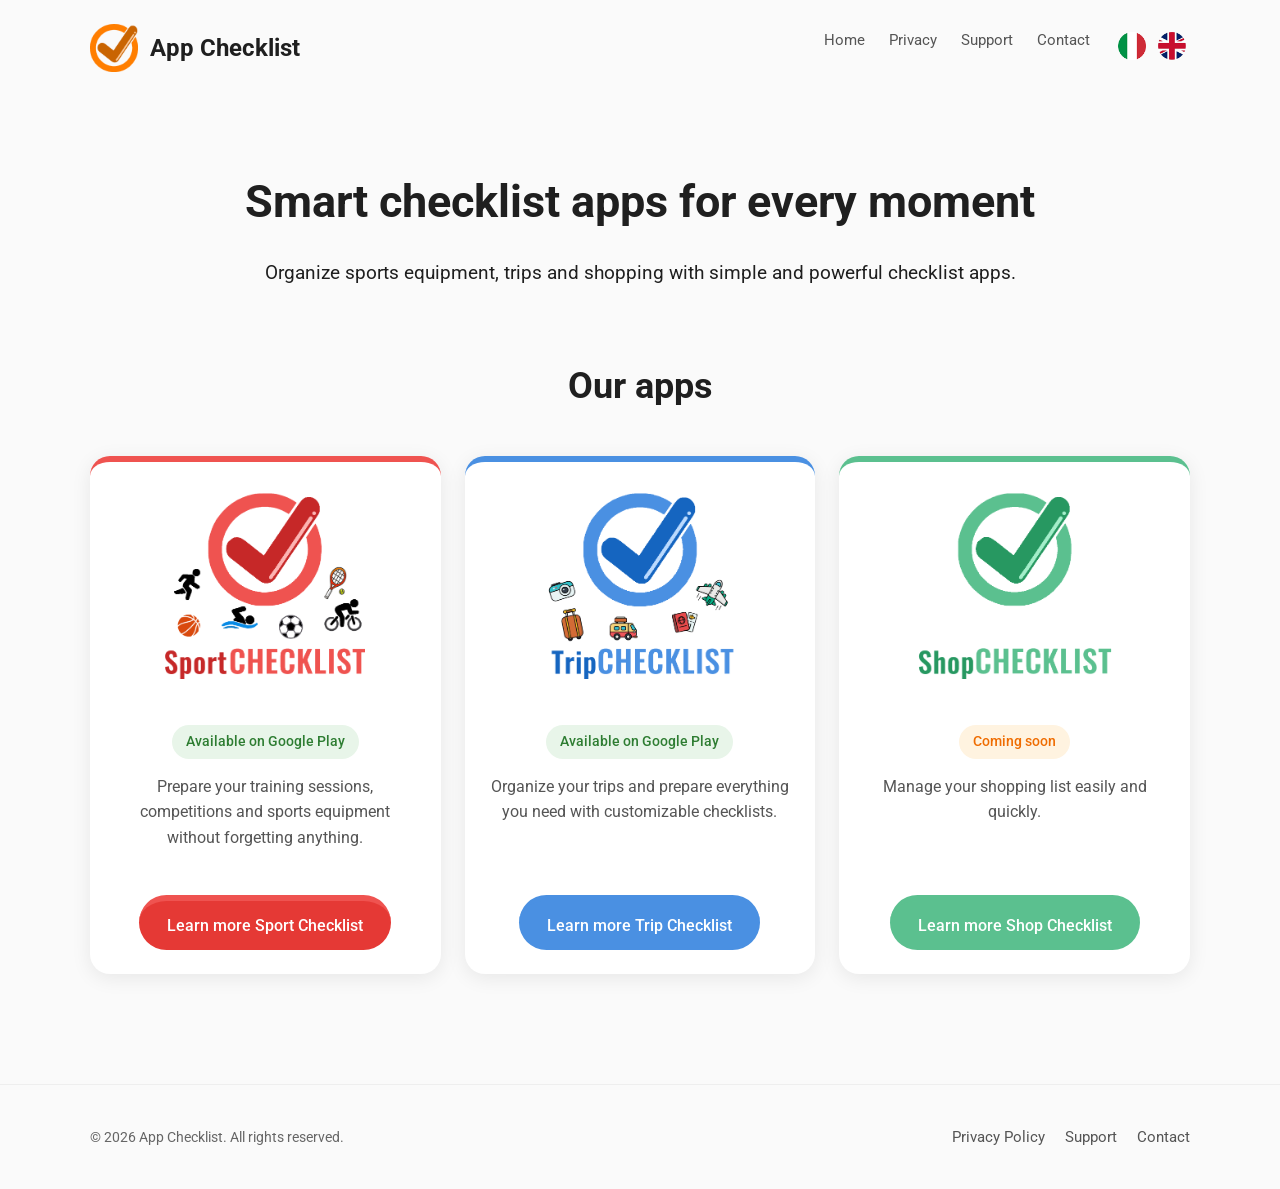
==== commit cfd7fbaa: "Aggiunte icone bandiere per il cambio lingua" ====
--- a/index.html
+++ b/index.html
@@ -52,8 +52,12 @@
             <a href="support.html" data-i18n="menu.support"></a>
             <a href="contact.html" data-i18n="menu.contact"></a>
             <div class="language-switch">
-                <button onclick="setLanguage('it'); location.reload();">IT</button>
-                <button onclick="setLanguage('en'); location.reload();">EN</button>
+                <button onclick="setLanguage('it'); location.reload();" aria-label="Italiano">
+                    <img src="assets/images/flags/flag_it.png" alt="Italiano">
+                </button>
+                <button onclick="setLanguage('en'); location.reload();" aria-label="English">
+                    <img src="assets/images/flags/flag_en.png" alt="English">
+                </button>
             </div>
         </nav>
     </div>
--- a/assets/css/style.css
+++ b/assets/css/style.css
@@ -661,4 +661,17 @@
     width:200px;
     height:auto;
     display:block;
+}
+.language-switch img {
+    width: 28px;
+    height: 28px;
+    object-fit: contain;
+    display: block;
+}
+
+.language-switch button {
+    background: transparent;
+    border: none;
+    cursor: pointer;
+    padding: 4px;
 }
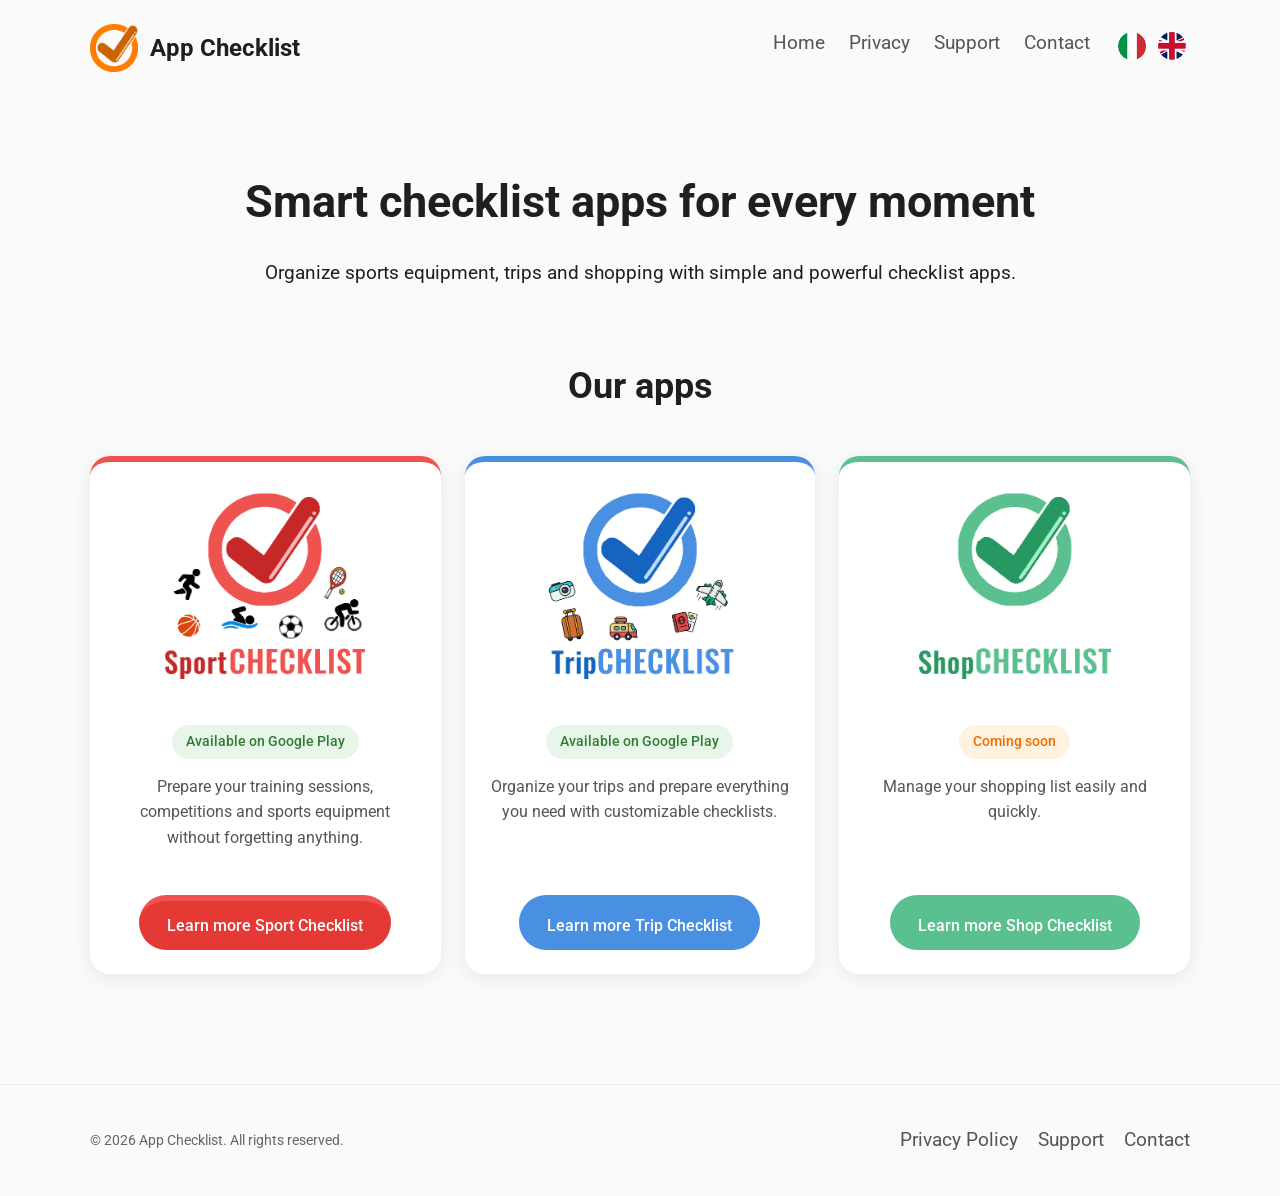
==== commit 128d8d3d: "hotfix vari di link" ====
--- a/index.html
+++ b/index.html
@@ -38,7 +38,6 @@
     <link rel="manifest" href="site.webmanifest">
     <meta name="theme-color" content="#F57C00">
 </head>
-
 <body>
 
 <header>
@@ -62,8 +61,8 @@
         </nav>
     </div>
 </header>
+
 <main>
-
     <section class="intro">
         <div class="container intro-content">
             <h1 id="home-title"></h1>
@@ -77,19 +76,19 @@
             <div class="apps-grid" id="apps-container"></div>
         </div>
     </section>
-
 </main>
 
 <footer>
     <div class="container footer-content">
-        <p>© 2026 App Checklist. All rights reserved.</p>
+        <p>© 2026 App Checklist. <span data-i18n="footer.rights"></span></p>
         <nav class="footer-nav">
-            <a href="privacy.html">Privacy Policy</a>
-            <a href="support.html">Support</a>
-            <a href="contact.html">Contact</a>
+            <a href="privacy.html" data-i18n="footer.privacy"></a>
+            <a href="support.html" data-i18n="footer.support"></a>
+            <a href="contact.html" data-i18n="footer.contact"></a>
         </nav>
     </div>
 </footer>
+
 <script src="assets/js/language.js"></script>
 <script src="assets/js/app.js"></script>
 <script src="assets/js/apps.js"></script>
--- a/assets/css/style.css
+++ b/assets/css/style.css
@@ -148,8 +148,9 @@
     gap: 24px;
 }
 nav a {
-    font-size: 15px;
+    font-size: 1.2rem;
     color: #555;
+    line-height: 1.6;
 }
 nav a:hover {
     color: #000;
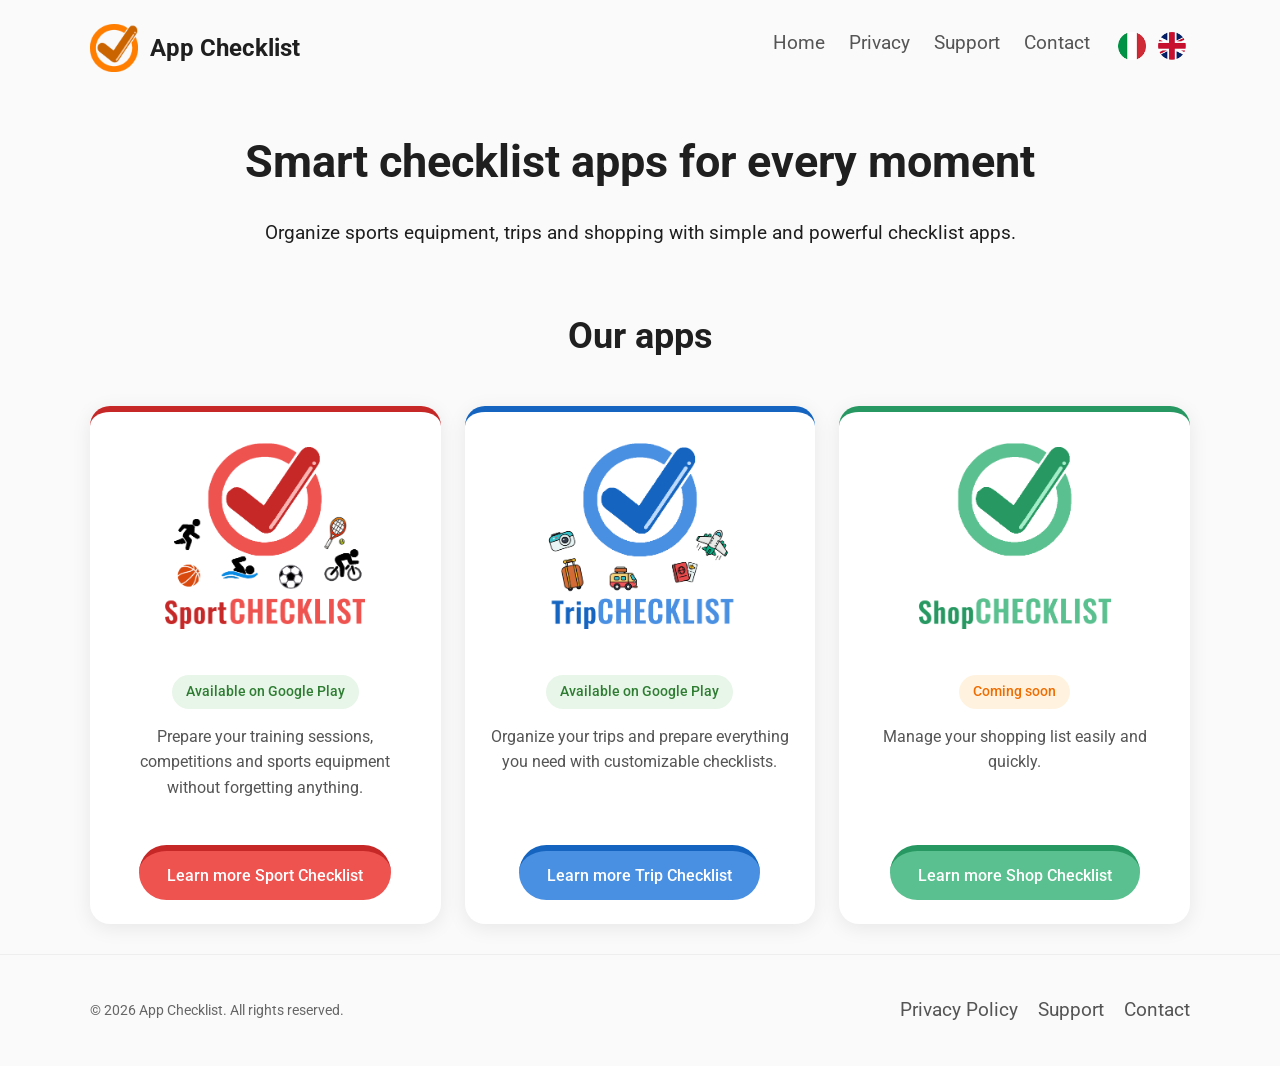
==== commit de97f561: "Configurato Google tag manager specifico" ====
--- a/index.html
+++ b/index.html
@@ -37,6 +37,15 @@
     <link rel="apple-touch-icon" href="assets/images/favicon/apple-touch-icon.png">
     <link rel="manifest" href="site.webmanifest">
     <meta name="theme-color" content="#F57C00">
+    <!-- Google tag (gtag.js) -->
+    <script async src="https://www.googletagmanager.com/gtag/js?id=G-C56FK4XQ63"></script>
+    <script>
+        window.dataLayer = window.dataLayer || [];
+        function gtag(){dataLayer.push(arguments);}
+        gtag('js', new Date());
+
+        gtag('config', 'G-C56FK4XQ63');
+    </script>
 </head>
 <body>
 
--- a/assets/css/style.css
+++ b/assets/css/style.css
@@ -2,10 +2,13 @@
    App Checklist Theme
 ========================= */
 :root {
-    --primary-color: #1565C0;
+    --primary-color: #ff7e00;
     --sport-color: #EF5350;
+    --sport-darkcolor: #c62828;
     --trip-color: #4A90E2;
+    --trip-darkcolor: #1565C0;
     --shop-color: #5BC08F;
+    --shop-darkcolor: #279861;
     --text-color: #1f1f1f;
     --secondary-text: #666;
     --surface-color: #ffffff;
@@ -63,7 +66,6 @@
    Footer
 ========================= */
 footer {
-    margin-top: 80px;
     padding: 40px 0;
     border-top: 1px solid #eeeeee;
     color: #666;
@@ -81,12 +83,6 @@
 }
 .footer-nav a:hover {
     color: #000;
-}
-@media(max-width:700px){
-    .footer-content {
-        flex-direction: column;
-        text-align: center;
-    }
 }
 
 /* =========================
@@ -109,7 +105,7 @@
    Cards
 ========================= */
 .card {
-    background: white;
+    background: var(--surface-color);
     border-radius: 20px;
     padding: 24px;
     box-shadow: 0 4px 20px rgba(0,0,0,0.08);
@@ -155,34 +151,25 @@
 nav a:hover {
     color: #000;
 }
-@media (max-width:700px) {
-    .header-content {
-        flex-direction: column;
-    }
-    nav {
-        flex-wrap: wrap;
-        justify-content: center;
-    }
-}
 
 /* =========================
    Intro section
 ========================= */
 .intro {
-    padding:70px 0 40px;
-    text-align:center;
+    padding: 30px 0;
+    text-align: center;
 }
 .intro-content {
-    max-width:800px;
-    margin:auto;
+    max-width: 800px;
+    margin: auto;
 }
 .intro h1 {
-    font-size:2.8rem;
-    margin-bottom:20px;
+    font-size: 2.8rem;
+    margin-bottom: 20px;
 }
 .intro p {
-    font-size:1.2rem;
-    line-height:1.6;
+    font-size: 1.2rem;
+    line-height: 1.6;
 }
 
 /* =========================
@@ -190,7 +177,7 @@
 ========================= */
 .primary {
     background: var(--primary-color);
-    color: white;
+    color: var(--surface-color);
 }
 .secondary {
     background: #eeeeee;
@@ -227,69 +214,64 @@
 
 /* App colors */
 .sport {
-    border-top: 6px solid var(--sport-color);
+    border-top: 6px solid var(--sport-darkcolor);
 }
 .trip {
-    border-top: 6px solid var(--trip-color);
+    border-top: 6px solid var(--trip-darkcolor);
 }
 .shop {
-    border-top: 6px solid var(--shop-color);
+    border-top: 6px solid var(--shop-darkcolor);
 }
 .app-button {
     margin-top: 10px;
 }
 .discover-button {
-    display:inline-flex;
-    align-items:center;
-    justify-content:center;
-    margin-top:20px;
-    padding:12px 28px;
-    border-radius:30px;
-    font-weight:500;
-    text-decoration:none;
-    transition:transform .2s ease,
+    display: inline-flex;
+    align-items: center;
+    justify-content: center;
+    margin-top: 20px;
+    padding: 12px 28px;
+    border-radius: 30px;
+    font-weight: 500;
+    text-decoration: none;
+    transition: transform .2s ease,
     box-shadow .2s ease;
 }
 .discover-button.sport {
-    background:#E53935;
-    color:white;
+    background: var(--sport-color);
+    color: var(--surface-color);
 }
 .discover-button.trip {
-    background:#4A90E2;
-    color:white;
+    background: var(--trip-color);
+    color: var(--surface-color);
 }
 .discover-button.shop {
-    background:#5BC08F;
-    color:white;
+    background: var(--shop-color);
+    color: var(--surface-color);
 }
 .discover-button:hover {
-    transform:translateY(-2px);
-    box-shadow:0 8px 20px rgba(0,0,0,0.15);
+    transform: translateY(-2px);
+    box-shadow: 0 8px 20px rgba(0,0,0,0.15);
 }
 .app-status {
-    display:inline-block;
-    margin:15px auto;
-    padding:6px 14px;
-    border-radius:20px;
-    font-size:0.85rem;
-    font-weight:500;
+    display: inline-block;
+    margin: 15px auto;
+    padding: 6px 14px;
+    border-radius: 20px;
+    font-size: 0.85rem;
+    font-weight: 500;
 }
 .app-status.available {
-    background:#E8F5E9;
-    color:#2E7D32;
+    background: #E8F5E9;
+    color: #2E7D32;
 }
 .app-status.coming {
-    background:#FFF3E0;
-    color:#EF6C00;
+    background: #FFF3E0;
+    color: #EF6C00;
 }
 .disabled {
     opacity: 0.6;
     cursor: default;
-}
-@media(max-width:900px){
-    .apps-grid {
-        grid-template-columns: 1fr;
-    }
 }
 
 /* =========================
@@ -312,18 +294,13 @@
     margin-bottom: 16px;
     max-width: 800px;
 }
-@media(max-width:700px){
-    .page h1 {
-        font-size: 36px;
-    }
-}
 .app-card {
     transition: transform 0.2s ease,
     box-shadow 0.2s ease;
 }
 .app-card:hover {
     transform: translateY(-6px);
-    box-shadow:
+    box-shadow: 
             0 10px 30px rgba(0,0,0,0.12);
 }
 
@@ -366,7 +343,7 @@
     flex-grow: 1;
 }
 .hero-app {
-    color: white;
+    color: var(--surface-color);
     border-radius: 30px;
     padding: 14px 30px;
     font-weight: 600;
@@ -451,7 +428,7 @@
 }
 .play-button {
     background: #000;
-    color: white;
+    color: var(--surface-color);
 }
 .web-button {
     background: #e0e0e0;
@@ -479,7 +456,7 @@
 .app-section {
     max-width: 900px;
     margin: auto;
-    padding: 60px 20px;
+    padding: 30px 20px;
     text-align: center;
 }
 .app-logo {
@@ -490,12 +467,12 @@
 }
 /* FEATURES */
 .features-section {
-    padding: 60px 20px;
+    padding: 30px 20px;
     text-align: center;
 }
 .features-grid {
     max-width: 1100px;
-    margin: 40px auto;
+    margin: 20px auto;
     display: grid;
     grid-template-columns: repeat(auto-fit, minmax(230px,1fr));
     gap: 25px;
@@ -503,7 +480,7 @@
 .feature-card {
     padding: 25px;
     border-radius: 20px;
-    background: #ffffff;
+    background: var(--surface-color);
     box-shadow: 0 5px 20px rgba(0,0,0,0.08);
 }
 .feature-card .material-symbols-outlined {
@@ -514,154 +491,142 @@
 .sport-categories {
     display: grid;
     grid-template-columns: repeat(auto-fit,minmax(130px,1fr));
-    gap:20px;
-    max-width:900px;
-    margin:40px auto;
+    gap: 20px;
+    max-width: 900px;
+    margin: 20px auto;
 }
 .sport-categories div {
-    padding:20px;
-    border-radius:20px;
-    background:#ffffff;
-    box-shadow:0 5px 15px rgba(0,0,0,0.08);
+    padding: 20px;
+    border-radius: 20px;
+    background: var(--surface-color);
+    box-shadow: 0 5px 15px rgba(0,0,0,0.08);
 }
 /* FAQ */
 .faq-section {
-    max-width:900px;
-    margin:auto;
-    padding:60px 20px;
+    max-width: 900px;
+    margin: auto;
+    padding: 30px 20px;
 }
 .faq-section h3 {
-    margin-top:30px;
+    margin-top: 30px;
 }
 
 /* FINAL CTA */
 .final-cta {
-    text-align:center;
-    padding:70px 20px;
+    text-align: center;
+    padding: 70px 20px;
 }
 .final-cta p {
-    margin-bottom:30px;
+    margin-bottom: 30px;
 }
 /* OTHER APPS */
 .other-apps {
-    padding:60px 20px;
-    text-align:center;
+    padding: 60px 20px;
+    text-align: center;
 }
 .other-apps-grid {
-    display:flex;
-    justify-content:center;
-    gap:30px;
-    flex-wrap:wrap;
+    display: flex;
+    justify-content: center;
+    gap: 30px;
+    flex-wrap: wrap;
 }
 .other-apps-grid a {
-    width:180px;
-    padding:20px;
-    border-radius:20px;
-    background:white;
-    text-decoration:none;
-    color:inherit;
-    box-shadow:0 5px 20px rgba(0,0,0,0.08);
-    text-align:center;
+    width: 180px;
+    padding: 20px;
+    border-radius: 20px;
+    background: var(--surface-color);
+    text-decoration: none;
+    color: inherit;
+    box-shadow: 0 5px 20px rgba(0,0,0,0.08);
+    text-align: center;
 }
 .other-apps-grid img {
-    width:100px;
-    height:100px;
-    object-fit:contain;
-    display:block;
-    margin:0 auto 15px;
+    width: 100px;
+    height: 100px;
+    object-fit: contain;
+    display: block;
+    margin: 0 auto 15px;
 }
 .other-apps-grid span {
-    display:block;
-    margin-top:15px;
-    font-weight:600;
+    display: block;
+    margin-top: 15px;
+    font-weight: 600;
 }
 /* SPORT BRAND */
 .sport-theme {
-    --app-color:#E53935;
+    --app-color: var(--sport-color);
 }
 .sport-theme h1,
 .sport-theme h2 {
-    color:var(--app-color);
+    color: var(--app-color);
 }
 .sport-theme .feature-card:hover {
-    border-color:var(--app-color);
+    border-color: var(--app-color);
 }
 .sport-theme .final-cta {
-    background:var(--app-color);
-    color:white;
+    background: var(--app-color);
+    color: var(--surface-color);
+}
+.screenshots-container {
+    margin: 30px 0;
 }
 .screenshots-container img {
-    width:280px;
-    border-radius:25px;
-    box-shadow:
-            0 15px 35px rgba(0,0,0,0.20);
-    transition:
-            transform .25s ease;
+    width: 280px;
+    border-radius: 25px;
+    box-shadow: 0 15px 35px rgba(0,0,0,0.20);
+    transition: transform .25s ease;
 }
 .screenshots-container img:hover {
-    transform:translateY(-8px);
+    transform: translateY(-8px);
 }
 .app-header-container {
-    text-align:center;
+    text-align: center;
 }
 .app-header-container .app-header-image {
-    margin-left:auto;
-    margin-right:auto;
+    margin-left: auto;
+    margin-right: auto;
 }
 .category-icon {
-    font-size:40px;
-    display:block;
-    margin-bottom:10px;
+    font-size: 40px;
+    display: block;
+    margin-bottom: 10px;
 }
 .sport-categories h3 {
-    margin:0;
-    font-size:1.1rem;
+    margin: 0;
+    font-size: 1.1rem;
 }
 .how-it-works .feature-card {
-    min-height:220px;
+    min-height: 220px;
 }
 .coming-soon-badge {
-    display:inline-flex;
-    align-items:center;
-    gap:8px;
-    padding:12px 22px;
-    border-radius:25px;
-    background:#f1f1f1;
-    color:#555;
-    font-weight:600;
-    border:1px solid #ddd;
+    display: inline-flex;
+    align-items: center;
+    gap: 8px;
+    padding: 12px 22px;
+    border-radius: 25px;
+    background: #f1f1f1;
+    color: #555;
+    font-weight: 600;
+    border: 1px solid #ddd;
 }
 .final-cta .coming-soon-badge {
-    background:rgba(255,255,255,0.2);
-    color:white;
-    border-color:rgba(255,255,255,0.4);
+    background: rgba(255,255,255,0.2);
+    color: var(--surface-color);
+    border-color: rgba(255,255,255,0.4);
 }
 .coming-soon-badge .material-symbols-outlined {
-    font-size:22px;
+    font-size: 22px;
 }
 .coming-soon-badge .material-symbols-outlined {
-    font-size:22px;
-}
-@media(max-width:600px){
-    .app-hero h1 {
-        font-size:2rem;
-    }
-    .app-buttons {
-        flex-direction:column;
-        align-items:center;
-    }
-    .app-button {
-        width:90%;
-        justify-content:center;
-    }
+    font-size: 22px;
 }
 .google-play-badge {
-    display:inline-block;
+    display: inline-block;
 }
 .google-play-badge img {
-    width:200px;
-    height:auto;
-    display:block;
+    width: 200px;
+    height: auto;
+    display: block;
 }
 .language-switch img {
     width: 28px;
@@ -675,4 +640,44 @@
     border: none;
     cursor: pointer;
     padding: 4px;
+}
+
+
+/* =========================
+   MEDIA
+========================= */
+
+@media(max-width: 700px){
+    .header-content {
+        flex-direction: column;
+    }
+    nav {
+        flex-wrap: wrap;
+        justify-content: center;
+    }
+    .footer-content {
+        flex-direction: column;
+        text-align: center;
+    }
+    .page h1 {
+        font-size: 36px;
+    }
+}
+@media(max-width: 900px){
+    .apps-grid {
+        grid-template-columns: 1fr;
+    }
+}
+@media(max-width: 600px){
+    .app-hero h1 {
+        font-size: 2rem;
+    }
+    .app-buttons {
+        flex-direction: column;
+        align-items: center;
+    }
+    .app-button {
+        width: 90%;
+        justify-content: center;
+    }
 }
